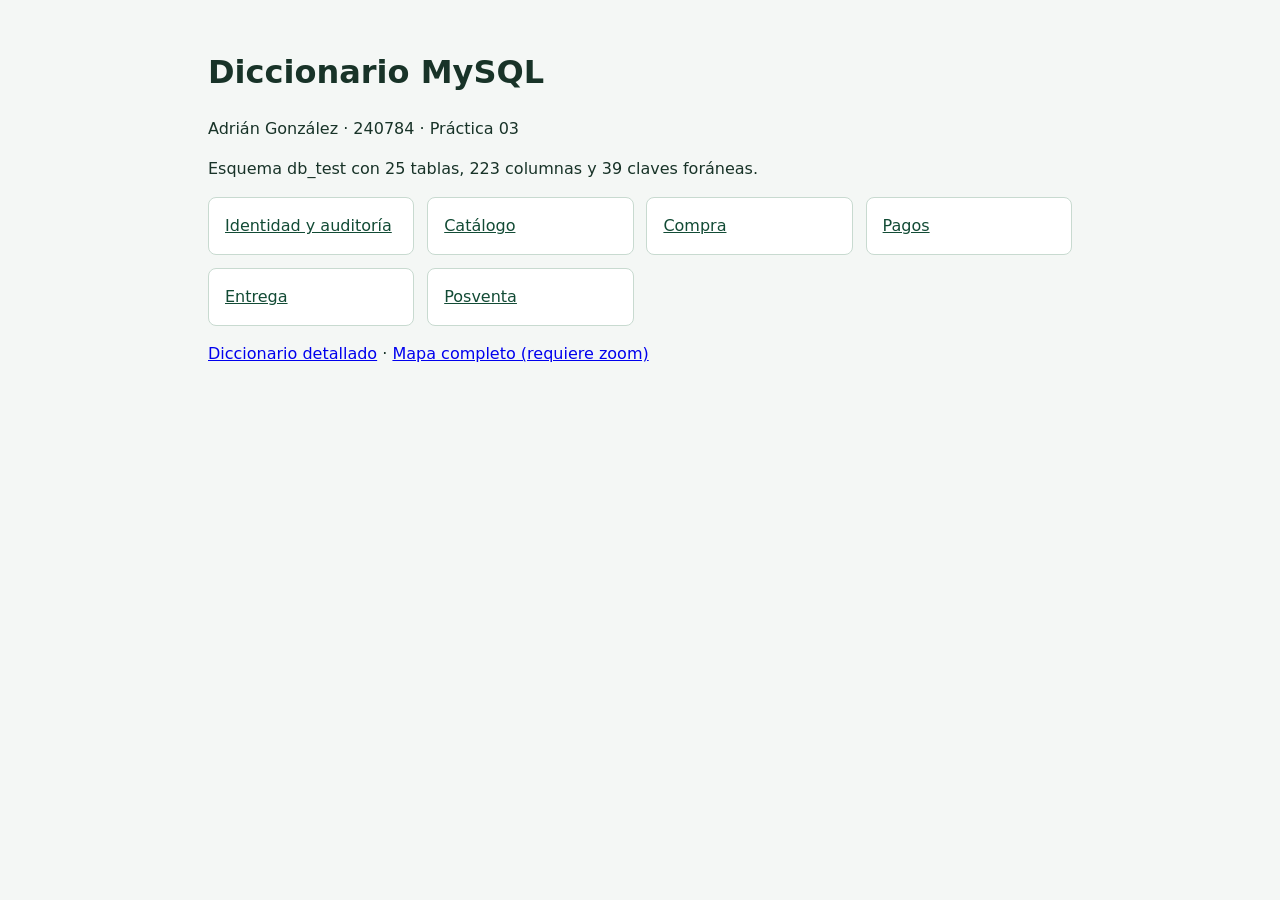
==== Practica03/docs/index.html @ 3a26349b "Diccionario · Agrega el visor HTML y su índice Crea la versión navegable del diccionario y la enlaza" ====
<!doctype html>
<html lang="es">
<meta charset="utf-8">
<meta name="viewport" content="width=device-width, initial-scale=1">
<title>Diccionario MySQL · Adrián González 240784</title>
<style>
body{max-width:54rem;margin:3rem auto;padding:0 1rem;font:1rem/1.5 system-ui;color:#183328;background:#f4f7f5}
nav{display:grid;grid-template-columns:repeat(auto-fit,minmax(12rem,1fr));gap:.8rem}
nav a{padding:1rem;border:1px solid #c8dad0;border-radius:.5rem;background:#fff;color:#124b35}
</style>
<main>
<h1>Diccionario MySQL</h1>
<p>Adrián González · 240784 · Práctica 03</p>
<p>Esquema db_test con 25 tablas, 223 columnas y 39 claves foráneas.</p>
<nav aria-label="Dominios del modelo">
<a href="identidad.html">Identidad y auditoría</a>
<a href="catalogo.html">Catálogo</a>
<a href="compra.html">Compra</a>
<a href="pagos.html">Pagos</a>
<a href="entrega.html">Entrega</a>
<a href="posventa.html">Posventa</a>
</nav>
<p><a href="diccionario.html">Diccionario detallado</a> · <a href="mere.html">Mapa completo (requiere zoom)</a></p>
</main>
</html>
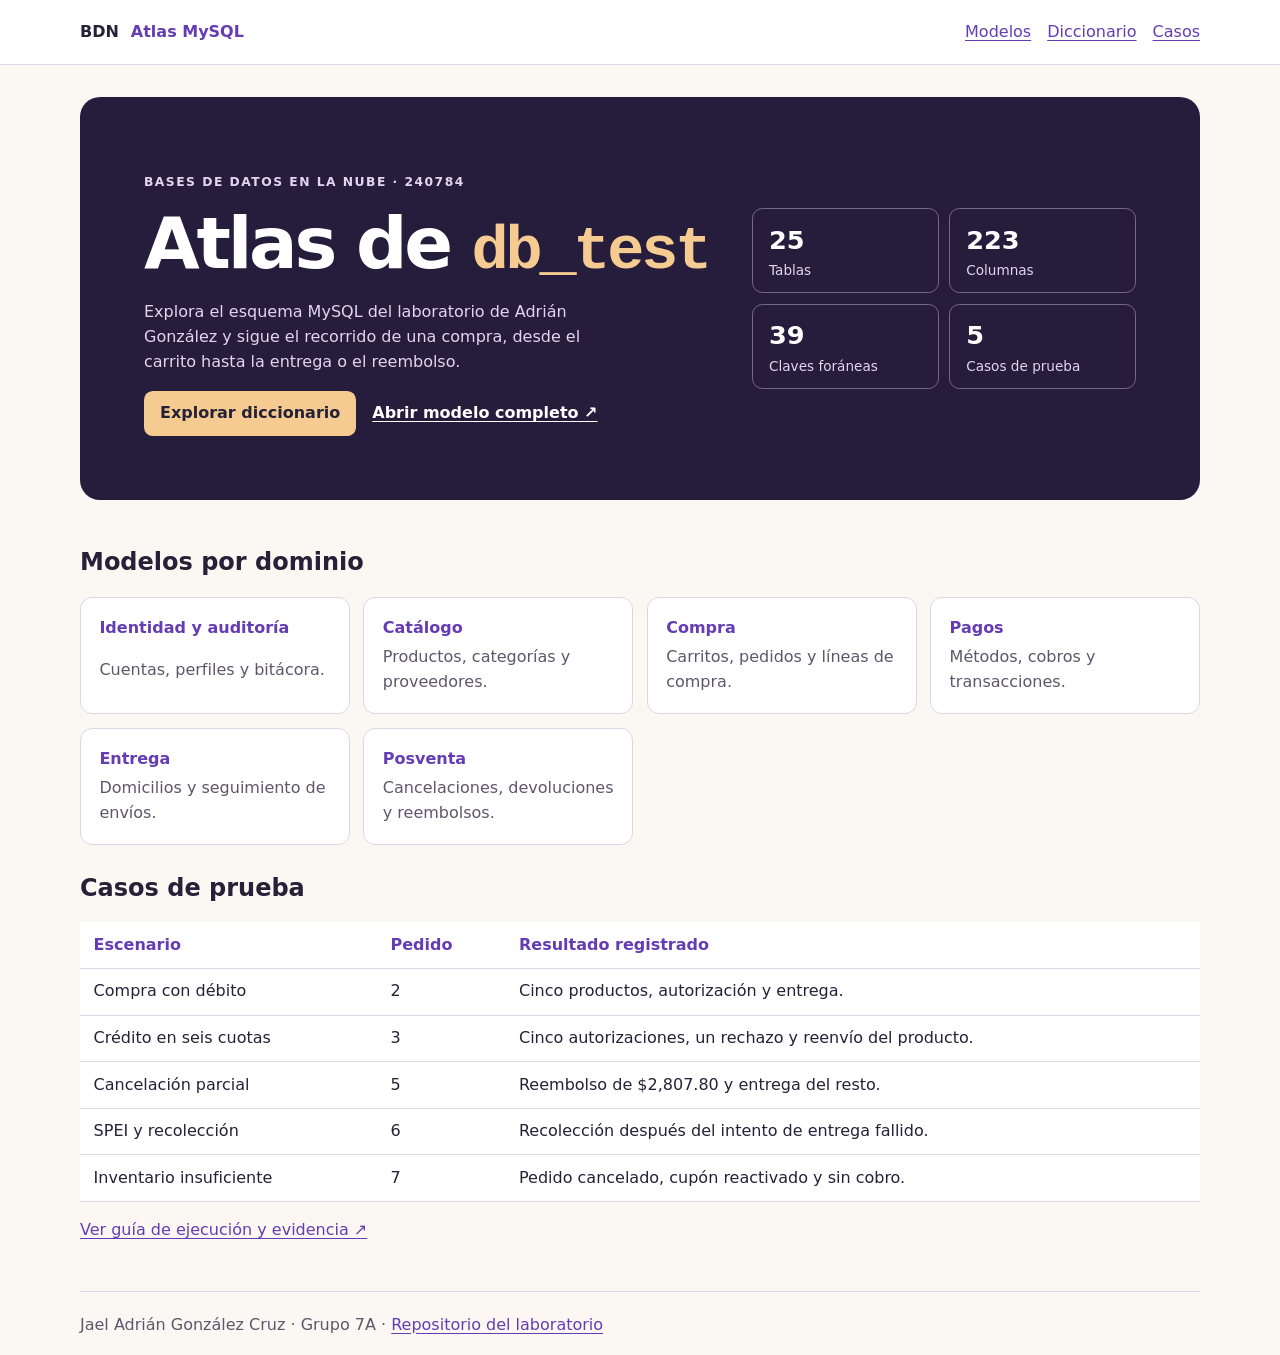
==== commit 278d4fba: "Atlas MySQL · Rediseña el visor y amplía las guías de prácticas Agrega una portada por dominios, bús" ====
--- a/Practica03/docs/index.html
+++ b/Practica03/docs/index.html
@@ -1,25 +1,44 @@
 <!doctype html>
 <html lang="es">
+<head>
 <meta charset="utf-8">
 <meta name="viewport" content="width=device-width, initial-scale=1">
-<title>Diccionario MySQL · Adrián González 240784</title>
-<style>
-body{max-width:54rem;margin:3rem auto;padding:0 1rem;font:1rem/1.5 system-ui;color:#183328;background:#f4f7f5}
-nav{display:grid;grid-template-columns:repeat(auto-fit,minmax(12rem,1fr));gap:.8rem}
-nav a{padding:1rem;border:1px solid #c8dad0;border-radius:.5rem;background:#fff;color:#124b35}
-</style>
-<main>
-<h1>Diccionario MySQL</h1>
-<p>Adrián González · 240784 · Práctica 03</p>
-<p>Esquema db_test con 25 tablas, 223 columnas y 39 claves foráneas.</p>
-<nav aria-label="Dominios del modelo">
-<a href="identidad.html">Identidad y auditoría</a>
-<a href="catalogo.html">Catálogo</a>
-<a href="compra.html">Compra</a>
-<a href="pagos.html">Pagos</a>
-<a href="entrega.html">Entrega</a>
-<a href="posventa.html">Posventa</a>
-</nav>
-<p><a href="diccionario.html">Diccionario detallado</a> · <a href="mere.html">Mapa completo (requiere zoom)</a></p>
+<title>Atlas MySQL · Adrián González</title>
+<link rel="stylesheet" href="atlas.css">
+</head>
+<body>
+<a class="skip" href="#contenido">Saltar al contenido</a>
+<header class="top"><div class="shell bar">
+<a class="brand" href="./">BDN <span>Atlas MySQL</span></a>
+<nav aria-label="Secciones"><a href="#modelos">Modelos</a><a href="diccionario.html">Diccionario</a><a href="#casos">Casos</a></nav>
+</div></header>
+<main class="shell" id="contenido">
+<section class="hero" aria-labelledby="titulo">
+<div><p class="eyebrow">BASES DE DATOS EN LA NUBE · 240784</p>
+<h1 id="titulo">Atlas de <code>db_test</code></h1>
+<p>Explora el esquema MySQL del laboratorio de Adrián González y sigue el recorrido de una compra, desde el carrito hasta la entrega o el reembolso.</p>
+<div class="actions"><a class="primary" href="diccionario.html">Explorar diccionario</a><a href="mere.html">Abrir modelo completo ↗</a></div></div>
+<dl class="stats"><div><dt>Tablas</dt><dd>25</dd></div><div><dt>Columnas</dt><dd>223</dd></div><div><dt>Claves foráneas</dt><dd>39</dd></div><div><dt>Casos de prueba</dt><dd>5</dd></div></dl>
+</section>
+<section id="modelos"><h2>Modelos por dominio</h2>
+<div class="cards">
+<a href="identidad.html"><strong>Identidad y auditoría</strong><span>Cuentas, perfiles y bitácora.</span></a>
+<a href="catalogo.html"><strong>Catálogo</strong><span>Productos, categorías y proveedores.</span></a>
+<a href="compra.html"><strong>Compra</strong><span>Carritos, pedidos y líneas de compra.</span></a>
+<a href="pagos.html"><strong>Pagos</strong><span>Métodos, cobros y transacciones.</span></a>
+<a href="entrega.html"><strong>Entrega</strong><span>Domicilios y seguimiento de envíos.</span></a>
+<a href="posventa.html"><strong>Posventa</strong><span>Cancelaciones, devoluciones y reembolsos.</span></a>
+</div></section>
+<section id="casos"><h2>Casos de prueba</h2>
+<div class="table-wrap"><table><thead><tr><th>Escenario</th><th>Pedido</th><th>Resultado registrado</th></tr></thead><tbody>
+<tr><td>Compra con débito</td><td>2</td><td>Cinco productos, autorización y entrega.</td></tr>
+<tr><td>Crédito en seis cuotas</td><td>3</td><td>Cinco autorizaciones, un rechazo y reenvío del producto.</td></tr>
+<tr><td>Cancelación parcial</td><td>5</td><td>Reembolso de $2,807.80 y entrega del resto.</td></tr>
+<tr><td>SPEI y recolección</td><td>6</td><td>Recolección después del intento de entrega fallido.</td></tr>
+<tr><td>Inventario insuficiente</td><td>7</td><td>Pedido cancelado, cupón reactivado y sin cobro.</td></tr>
+</tbody></table></div>
+<p><a href="https://github.com/Jael240784/Practicas_BDN_240784/blob/main/Practica04/README.md">Ver guía de ejecución y evidencia ↗</a></p>
+</section>
 </main>
-</html>
+<footer class="shell footer">Jael Adrián González Cruz · Grupo 7A · <a href="https://github.com/Jael240784/Practicas_BDN_240784">Repositorio del laboratorio</a></footer>
+</body></html>
--- a/Practica03/docs/atlas.css
+++ b/Practica03/docs/atlas.css
@@ -0,0 +1,41 @@
+:root{color-scheme:light dark;--bg:#fbf8f3;--surface:#fff;--text:#252137;--muted:#5e576c;--line:#ddd5e5;--accent:#653cb4;--hero:#261d3d}
+@media(prefers-color-scheme:dark){:root{--bg:#15121c;--surface:#201a2b;--text:#f5eefb;--muted:#c6bad2;--line:#443751;--accent:#d7b6ff}}
+*{box-sizing:border-box}
+body{margin:0;background:var(--bg);color:var(--text);font:1rem/1.55 system-ui,sans-serif}
+a{color:var(--accent);text-underline-offset:.2em}
+a:focus-visible,input:focus-visible,button:focus-visible{outline:3px solid var(--accent);outline-offset:4px}
+.shell{width:min(70rem,calc(100% - 2rem));margin-inline:auto}
+.top{background:var(--surface);border-bottom:1px solid var(--line)}
+.bar,.actions{display:flex;align-items:center;flex-wrap:wrap;gap:1rem}
+.bar{justify-content:space-between;min-height:4rem;padding:.7rem 0}
+.bar nav{display:flex;flex-wrap:wrap;gap:1rem}
+.brand{font-weight:850;text-decoration:none;color:var(--text)}
+.brand span{color:var(--accent);margin-left:.4rem}
+.skip{position:absolute;top:.5rem;left:.5rem;background:var(--surface);padding:.5rem;transform:translateY(-150%)}
+.skip:focus{transform:none}
+.hero{margin:2rem 0 3rem;padding:clamp(1.4rem,5vw,4rem);background:var(--hero);color:#fff;border-radius:1.25rem;display:grid;grid-template-columns:1.5fr 1fr;gap:2rem;align-items:center}
+.hero h1{font-size:clamp(2.35rem,6vw,4.5rem);line-height:1.06;letter-spacing:-.045em;margin:.5rem 0 1rem}
+.hero code{font-size:.86em;color:#f5cb92}
+.hero p{max-width:44ch;color:#e1d6ee}
+.eyebrow{font-size:.77rem;letter-spacing:.12em;font-weight:750}
+.actions a{color:#fff;font-weight:650}
+.actions .primary{background:#f5cb92;color:#252137;border-radius:.55rem;padding:.65rem 1rem;text-decoration:none}
+.stats{display:grid;grid-template-columns:repeat(2,minmax(0,1fr));gap:.65rem;margin:0}
+.stats div{display:flex;flex-direction:column-reverse;border:1px solid #796789;border-radius:.65rem;padding:.7rem 1rem}
+.stats dt{color:#e1d6ee;font-size:.85rem}
+.stats dd{margin:0;font-size:1.6rem;font-weight:750}
+h2{margin-top:1.8rem;line-height:1.2}
+.cards{display:grid;grid-template-columns:repeat(auto-fit,minmax(min(100%,15rem),1fr));gap:.85rem}
+.cards a{display:grid;gap:.25rem;background:var(--surface);border:1px solid var(--line);border-radius:.75rem;text-decoration:none;padding:1.15rem}
+.cards a:hover{border-color:var(--accent);text-decoration:underline}
+.cards span,.footer{color:var(--muted)}
+.table-wrap{overflow-x:auto}
+table{width:100%;border-collapse:collapse;background:var(--surface)}
+td,th{text-align:left;border-bottom:1px solid var(--line);padding:.65rem .85rem}
+th{color:var(--accent)}
+.footer{margin-top:3rem;border-top:1px solid var(--line);padding:1.3rem 0}
+.lookup{margin-block:1rem;display:flex;flex-wrap:wrap;align-items:end;gap:.75rem}
+.lookup label{display:grid;gap:.25rem}
+.lookup input,.lookup button{font:inherit;padding:.5rem;border:1px solid var(--line);border-radius:.4rem;background:var(--surface);color:var(--text)}
+.entity h2{overflow-wrap:anywhere}
+@media(max-width:42rem){.hero{grid-template-columns:1fr;margin-top:1rem}.hero h1{overflow-wrap:anywhere}}
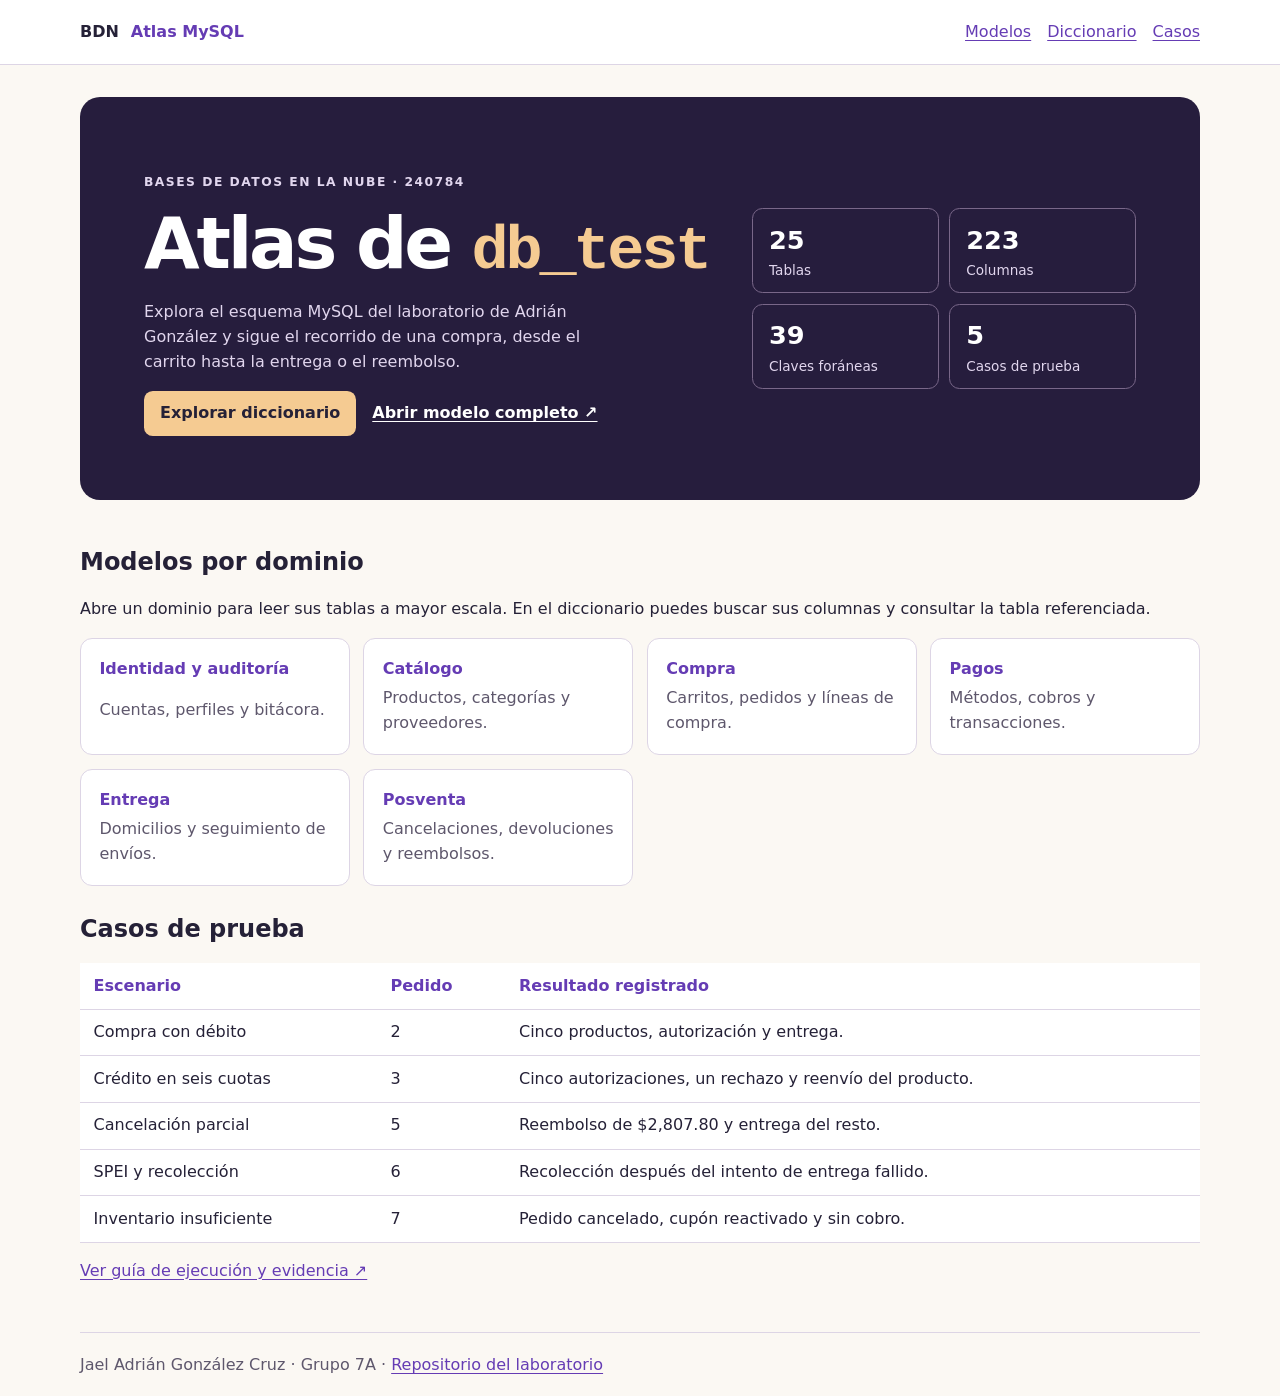
==== commit 473a1d30: "Atlas MySQL · Mejora la navegación de guías y relaciones Añade índices por guía y referencias entre " ====
--- a/Practica03/docs/index.html
+++ b/Practica03/docs/index.html
@@ -20,7 +20,7 @@
 <div class="actions"><a class="primary" href="diccionario.html">Explorar diccionario</a><a href="mere.html">Abrir modelo completo ↗</a></div></div>
 <dl class="stats"><div><dt>Tablas</dt><dd>25</dd></div><div><dt>Columnas</dt><dd>223</dd></div><div><dt>Claves foráneas</dt><dd>39</dd></div><div><dt>Casos de prueba</dt><dd>5</dd></div></dl>
 </section>
-<section id="modelos"><h2>Modelos por dominio</h2>
+<section id="modelos"><h2>Modelos por dominio</h2><p>Abre un dominio para leer sus tablas a mayor escala. En el diccionario puedes buscar sus columnas y consultar la tabla referenciada.</p>
 <div class="cards">
 <a href="identidad.html"><strong>Identidad y auditoría</strong><span>Cuentas, perfiles y bitácora.</span></a>
 <a href="catalogo.html"><strong>Catálogo</strong><span>Productos, categorías y proveedores.</span></a>
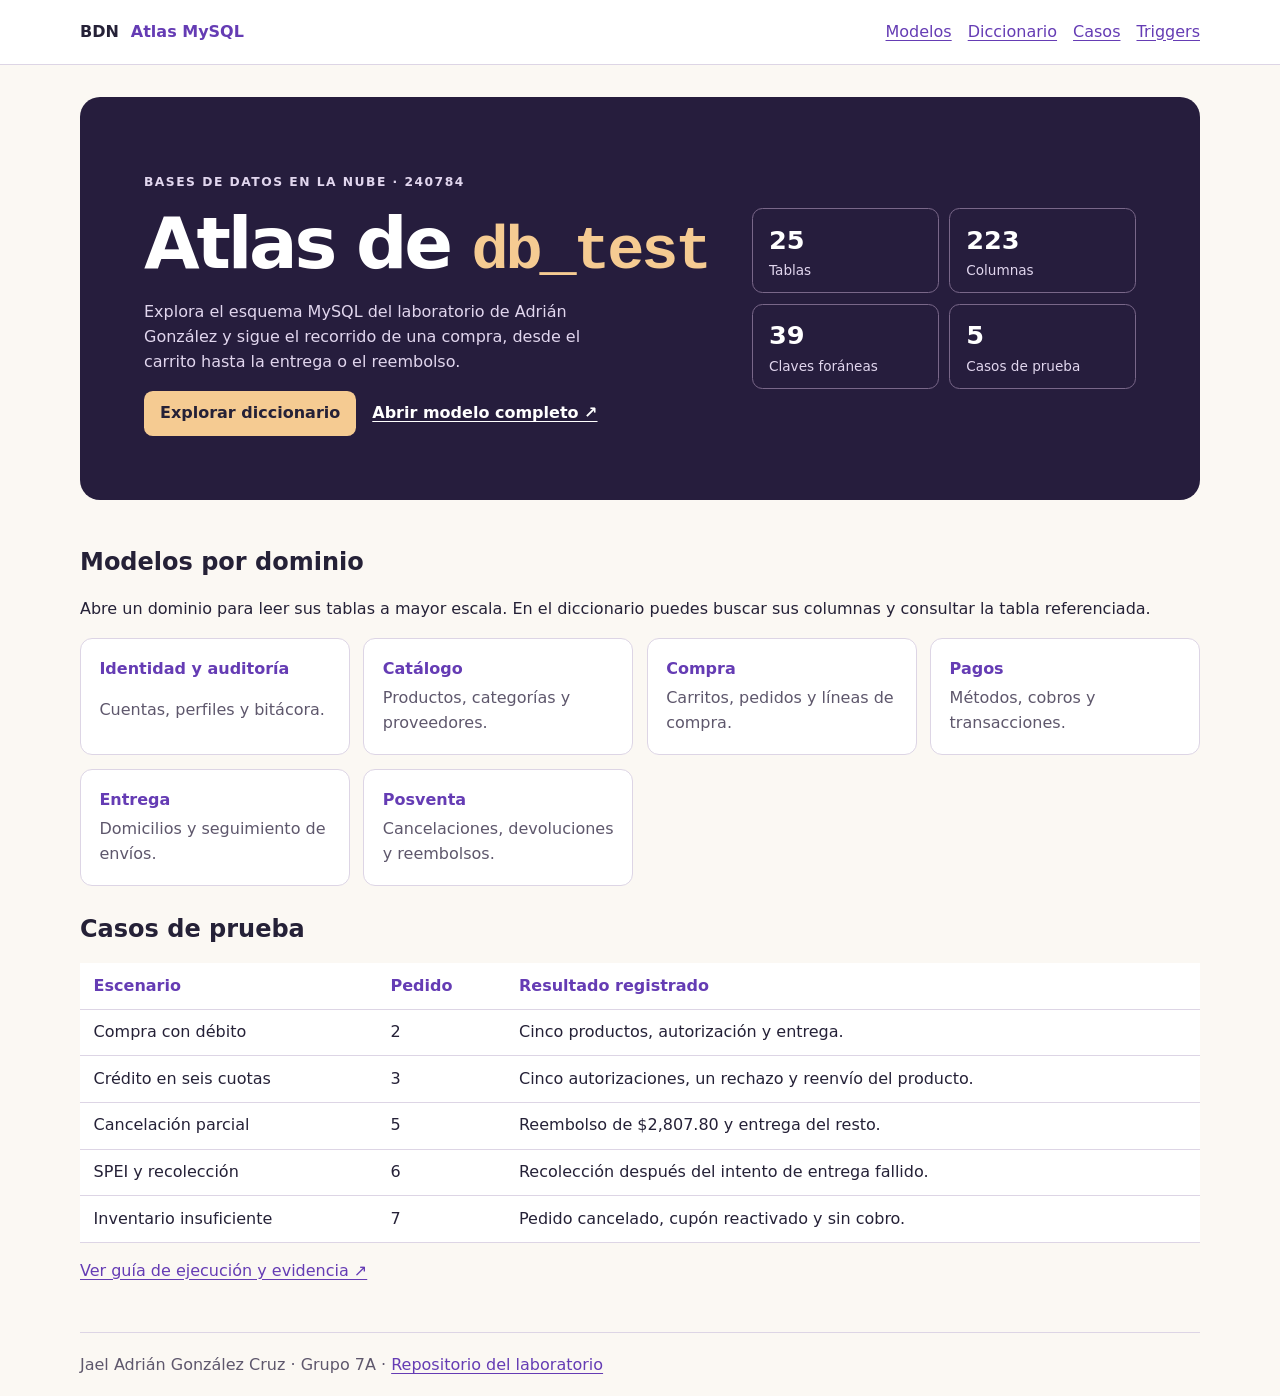
==== commit df9036d8: "Atlas MySQL · Añade navegación lateral y catálogo de triggers" ====
--- a/Practica03/docs/index.html
+++ b/Practica03/docs/index.html
@@ -10,7 +10,7 @@
 <a class="skip" href="#contenido">Saltar al contenido</a>
 <header class="top"><div class="shell bar">
 <a class="brand" href="./">BDN <span>Atlas MySQL</span></a>
-<nav aria-label="Secciones"><a href="#modelos">Modelos</a><a href="diccionario.html">Diccionario</a><a href="#casos">Casos</a></nav>
+<nav aria-label="Secciones"><a href="#modelos">Modelos</a><a href="diccionario.html">Diccionario</a><a href="#casos">Casos</a><a href="diccionario.html#triggers">Triggers</a></nav>
 </div></header>
 <main class="shell" id="contenido">
 <section class="hero" aria-labelledby="titulo">
--- a/Practica03/docs/atlas.css
+++ b/Practica03/docs/atlas.css
@@ -39,3 +39,19 @@
 .lookup input,.lookup button{font:inherit;padding:.5rem;border:1px solid var(--line);border-radius:.4rem;background:var(--surface);color:var(--text)}
 .entity h2{overflow-wrap:anywhere}
 @media(max-width:42rem){.hero{grid-template-columns:1fr;margin-top:1rem}.hero h1{overflow-wrap:anywhere}}
+
+.catalog-layout{display:grid;grid-template-columns:minmax(13rem,17rem) minmax(0,1fr);gap:clamp(1rem,4vw,3rem);width:min(88rem,calc(100% - 2rem))}
+.catalog-side{position:sticky;top:1rem;align-self:start;max-height:calc(100vh - 2rem);overflow:auto;margin-top:1.4rem;padding:.85rem;background:var(--hero);color:#fff;border-radius:.8rem}
+.catalog-side h2{font-size:.85rem;color:#f5cb92;margin:1rem .65rem .4rem}
+.catalog-side nav{display:grid;gap:.2rem}
+.catalog-side a{display:block;padding:.45rem .65rem;border-radius:.45rem;color:#fff;text-decoration:none;overflow-wrap:anywhere}
+.catalog-side a:hover,.catalog-side a[aria-current]{background:#4d396a}
+.catalog-side a:focus-visible{outline-color:#f5cb92;outline-offset:-2px}
+.catalog-main{min-width:0;padding:1.5rem 0 3rem}
+.catalog-main h1{font-size:clamp(2rem,5vw,3.5rem);margin:.2rem 0;line-height:1.1}
+.snapshot-note,.entity-meta{color:var(--muted);font-size:.92rem}
+.catalog-main .lookup{position:sticky;top:0;z-index:1;background:var(--bg);padding:.8rem 0;margin:0}
+.catalog-main .entity,.catalog-main #triggers{scroll-margin-top:7rem;margin:1.2rem 0;border:1px solid var(--line);background:var(--surface);border-radius:.75rem;padding:1rem}
+.catalog-main .entity h2,.catalog-main #triggers h2{margin:0}
+.catalog-main caption{text-align:left;padding:.5rem}
+@media(max-width:48rem){.catalog-layout{display:block}.catalog-side{position:static;max-height:13rem}.catalog-side nav:first-child{display:flex;flex-wrap:wrap}.catalog-main .lookup{position:static}.catalog-main .entity{scroll-margin-top:1rem}}
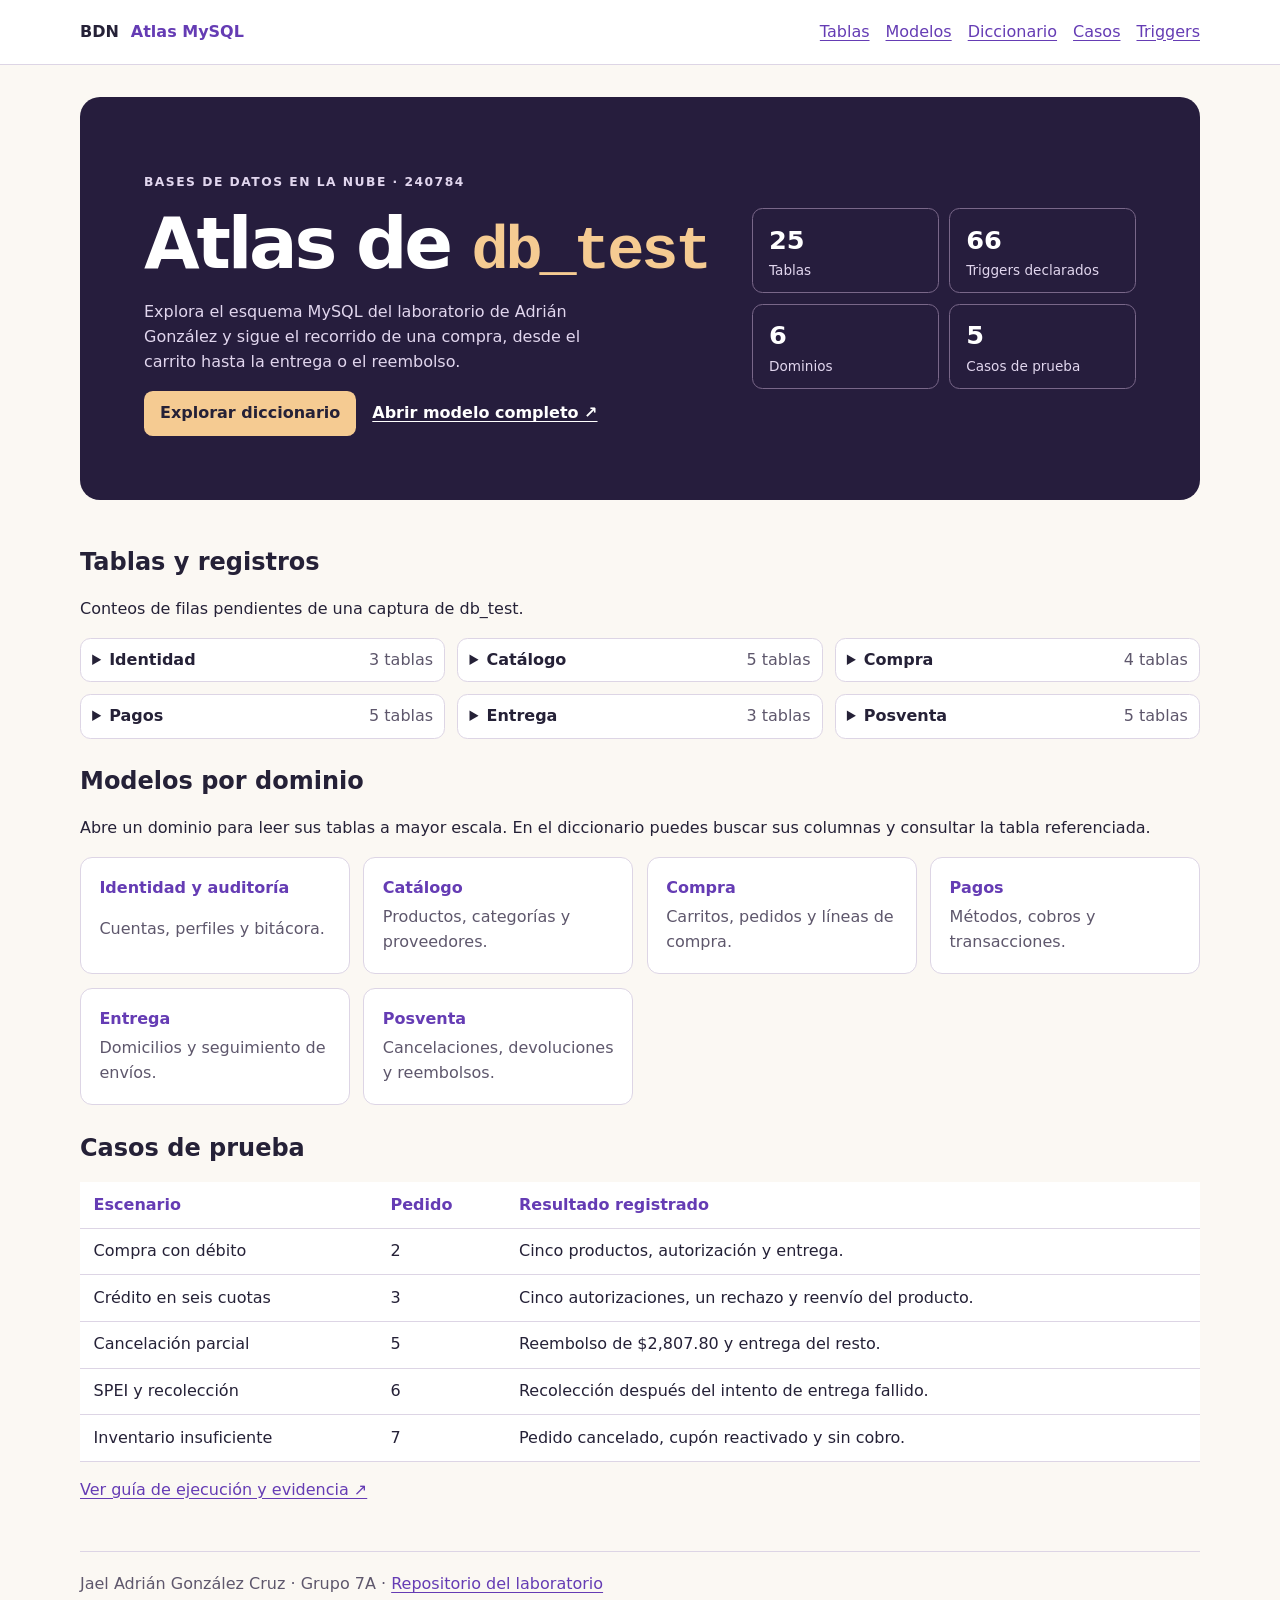
==== commit 1712d9e1: "Atlas MySQL · Organiza tablas y navegación por dominio" ====
--- a/Practica03/docs/index.html
+++ b/Practica03/docs/index.html
@@ -10,7 +10,7 @@
 <a class="skip" href="#contenido">Saltar al contenido</a>
 <header class="top"><div class="shell bar">
 <a class="brand" href="./">BDN <span>Atlas MySQL</span></a>
-<nav aria-label="Secciones"><a href="#modelos">Modelos</a><a href="diccionario.html">Diccionario</a><a href="#casos">Casos</a><a href="diccionario.html#triggers">Triggers</a></nav>
+<nav aria-label="Secciones"><a href="#tablas">Tablas</a><a href="#modelos">Modelos</a><a href="diccionario.html">Diccionario</a><a href="#casos">Casos</a><a href="diccionario.html#triggers">Triggers</a></nav>
 </div></header>
 <main class="shell" id="contenido">
 <section class="hero" aria-labelledby="titulo">
@@ -18,8 +18,14 @@
 <h1 id="titulo">Atlas de <code>db_test</code></h1>
 <p>Explora el esquema MySQL del laboratorio de Adrián González y sigue el recorrido de una compra, desde el carrito hasta la entrega o el reembolso.</p>
 <div class="actions"><a class="primary" href="diccionario.html">Explorar diccionario</a><a href="mere.html">Abrir modelo completo ↗</a></div></div>
-<dl class="stats"><div><dt>Tablas</dt><dd>25</dd></div><div><dt>Columnas</dt><dd>223</dd></div><div><dt>Claves foráneas</dt><dd>39</dd></div><div><dt>Casos de prueba</dt><dd>5</dd></div></dl>
+<dl class="stats"><div><dt>Tablas</dt><dd>25</dd></div><div><dt>Triggers declarados</dt><dd>66</dd></div><div><dt>Dominios</dt><dd>6</dd></div><div><dt>Casos de prueba</dt><dd>5</dd></div></dl>
 </section>
+<section id="tablas"><h2>Tablas y registros</h2><p id="snapshot-status">Conteos de filas pendientes de una captura de db_test.</p><div class="inventory"><details class="inventory-group"><summary>Identidad <span>3 tablas</span></summary><ul><li><a href="diccionario.html#tb_users"><code>tb_users</code></a><span data-row-count="tb_users">Sin captura</span></li><li><a href="diccionario.html#tb_people"><code>tb_people</code></a><span data-row-count="tb_people">Sin captura</span></li><li><a href="diccionario.html#tb_logs"><code>tb_logs</code></a><span data-row-count="tb_logs">Sin captura</span></li></ul></details>
+<details class="inventory-group"><summary>Catálogo <span>5 tablas</span></summary><ul><li><a href="diccionario.html#tb_products"><code>tb_products</code></a><span data-row-count="tb_products">Sin captura</span></li><li><a href="diccionario.html#tbc_categories"><code>tbc_categories</code></a><span data-row-count="tbc_categories">Sin captura</span></li><li><a href="diccionario.html#tbd_products_categories"><code>tbd_products_categories</code></a><span data-row-count="tbd_products_categories">Sin captura</span></li><li><a href="diccionario.html#tbd_products_users_providers"><code>tbd_products_users_providers</code></a><span data-row-count="tbd_products_users_providers">Sin captura</span></li><li><a href="diccionario.html#tbd_users_wishlist_products"><code>tbd_users_wishlist_products</code></a><span data-row-count="tbd_users_wishlist_products">Sin captura</span></li></ul></details>
+<details class="inventory-group"><summary>Compra <span>4 tablas</span></summary><ul><li><a href="diccionario.html#tb_carts"><code>tb_carts</code></a><span data-row-count="tb_carts">Sin captura</span></li><li><a href="diccionario.html#tbd_carts_items"><code>tbd_carts_items</code></a><span data-row-count="tbd_carts_items">Sin captura</span></li><li><a href="diccionario.html#tb_buyer_orders"><code>tb_buyer_orders</code></a><span data-row-count="tb_buyer_orders">Sin captura</span></li><li><a href="diccionario.html#tbd_order_items"><code>tbd_order_items</code></a><span data-row-count="tbd_order_items">Sin captura</span></li></ul></details>
+<details class="inventory-group"><summary>Pagos <span>5 tablas</span></summary><ul><li><a href="diccionario.html#tbc_payment_methods_types"><code>tbc_payment_methods_types</code></a><span data-row-count="tbc_payment_methods_types">Sin captura</span></li><li><a href="diccionario.html#tbd_user_payment_methods"><code>tbd_user_payment_methods</code></a><span data-row-count="tbd_user_payment_methods">Sin captura</span></li><li><a href="diccionario.html#tb_payment_methods"><code>tb_payment_methods</code></a><span data-row-count="tb_payment_methods">Sin captura</span></li><li><a href="diccionario.html#tb_payments"><code>tb_payments</code></a><span data-row-count="tb_payments">Sin captura</span></li><li><a href="diccionario.html#tb_payment_transactions"><code>tb_payment_transactions</code></a><span data-row-count="tb_payment_transactions">Sin captura</span></li></ul></details>
+<details class="inventory-group"><summary>Entrega <span>3 tablas</span></summary><ul><li><a href="diccionario.html#tb_user_addresses"><code>tb_user_addresses</code></a><span data-row-count="tb_user_addresses">Sin captura</span></li><li><a href="diccionario.html#tbd_address_components"><code>tbd_address_components</code></a><span data-row-count="tbd_address_components">Sin captura</span></li><li><a href="diccionario.html#tb_shipments"><code>tb_shipments</code></a><span data-row-count="tb_shipments">Sin captura</span></li></ul></details>
+<details class="inventory-group"><summary>Posventa <span>5 tablas</span></summary><ul><li><a href="diccionario.html#tb_cancellations"><code>tb_cancellations</code></a><span data-row-count="tb_cancellations">Sin captura</span></li><li><a href="diccionario.html#tbd_cancellation_items"><code>tbd_cancellation_items</code></a><span data-row-count="tbd_cancellation_items">Sin captura</span></li><li><a href="diccionario.html#tb_returns"><code>tb_returns</code></a><span data-row-count="tb_returns">Sin captura</span></li><li><a href="diccionario.html#tbd_return_items"><code>tbd_return_items</code></a><span data-row-count="tbd_return_items">Sin captura</span></li><li><a href="diccionario.html#tb_refunds"><code>tb_refunds</code></a><span data-row-count="tb_refunds">Sin captura</span></li></ul></details></div></section>
 <section id="modelos"><h2>Modelos por dominio</h2><p>Abre un dominio para leer sus tablas a mayor escala. En el diccionario puedes buscar sus columnas y consultar la tabla referenciada.</p>
 <div class="cards">
 <a href="identidad.html"><strong>Identidad y auditoría</strong><span>Cuentas, perfiles y bitácora.</span></a>
@@ -41,4 +47,4 @@
 </section>
 </main>
 <footer class="shell footer">Jael Adrián González Cruz · Grupo 7A · <a href="https://github.com/Jael240784/Practicas_BDN_240784">Repositorio del laboratorio</a></footer>
-</body></html>
+<script src="conteos.js" defer></script></body></html>
--- a/Practica03/docs/atlas.css
+++ b/Practica03/docs/atlas.css
@@ -55,3 +55,15 @@
 .catalog-main .entity h2,.catalog-main #triggers h2{margin:0}
 .catalog-main caption{text-align:left;padding:.5rem}
 @media(max-width:48rem){.catalog-layout{display:block}.catalog-side{position:static;max-height:13rem}.catalog-side nav:first-child{display:flex;flex-wrap:wrap}.catalog-main .lookup{position:static}.catalog-main .entity{scroll-margin-top:1rem}}
+
+.catalog-group summary,.inventory-group summary{cursor:pointer;font-weight:650;padding:.55rem .7rem}
+.catalog-group summary span,.inventory-group summary span{float:right;font-weight:400}
+.catalog-group summary span{color:#f5cb92}
+.catalog-group+.catalog-group{border-top:1px solid #514265}
+.catalog-group .domain-link{color:#f5cb92;font-size:.85rem}
+.inventory{display:grid;grid-template-columns:repeat(auto-fit,minmax(min(100%,20rem),1fr));gap:.75rem;align-items:start}
+.inventory-group{background:var(--surface);border:1px solid var(--line);border-radius:.65rem}
+.inventory-group summary span,.inventory-group li span{color:var(--muted)}
+.inventory-group ul{margin:0;padding:.4rem .7rem .65rem;list-style:none}
+.inventory-group li{display:flex;justify-content:space-between;gap:.5rem;flex-wrap:wrap;padding:.35rem 0;border-top:1px solid var(--line)}
+.inventory-group code{overflow-wrap:anywhere}
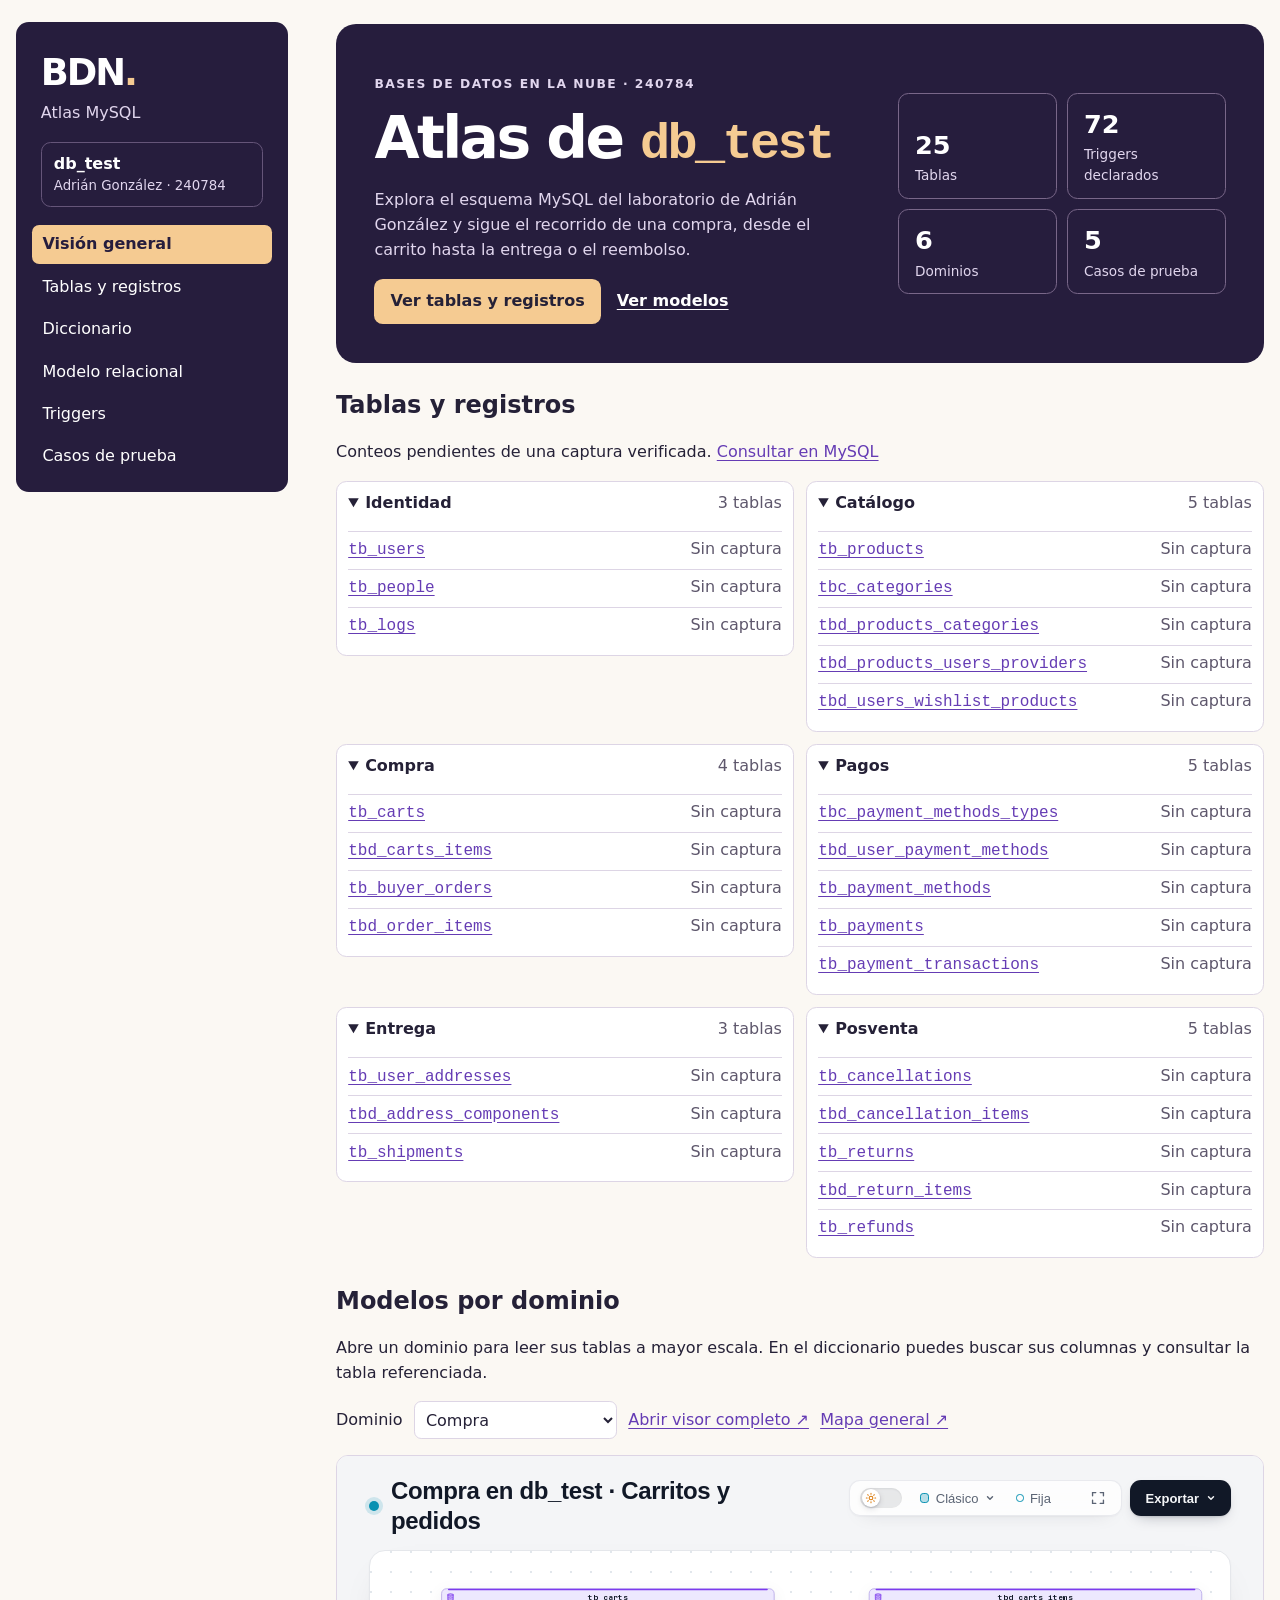
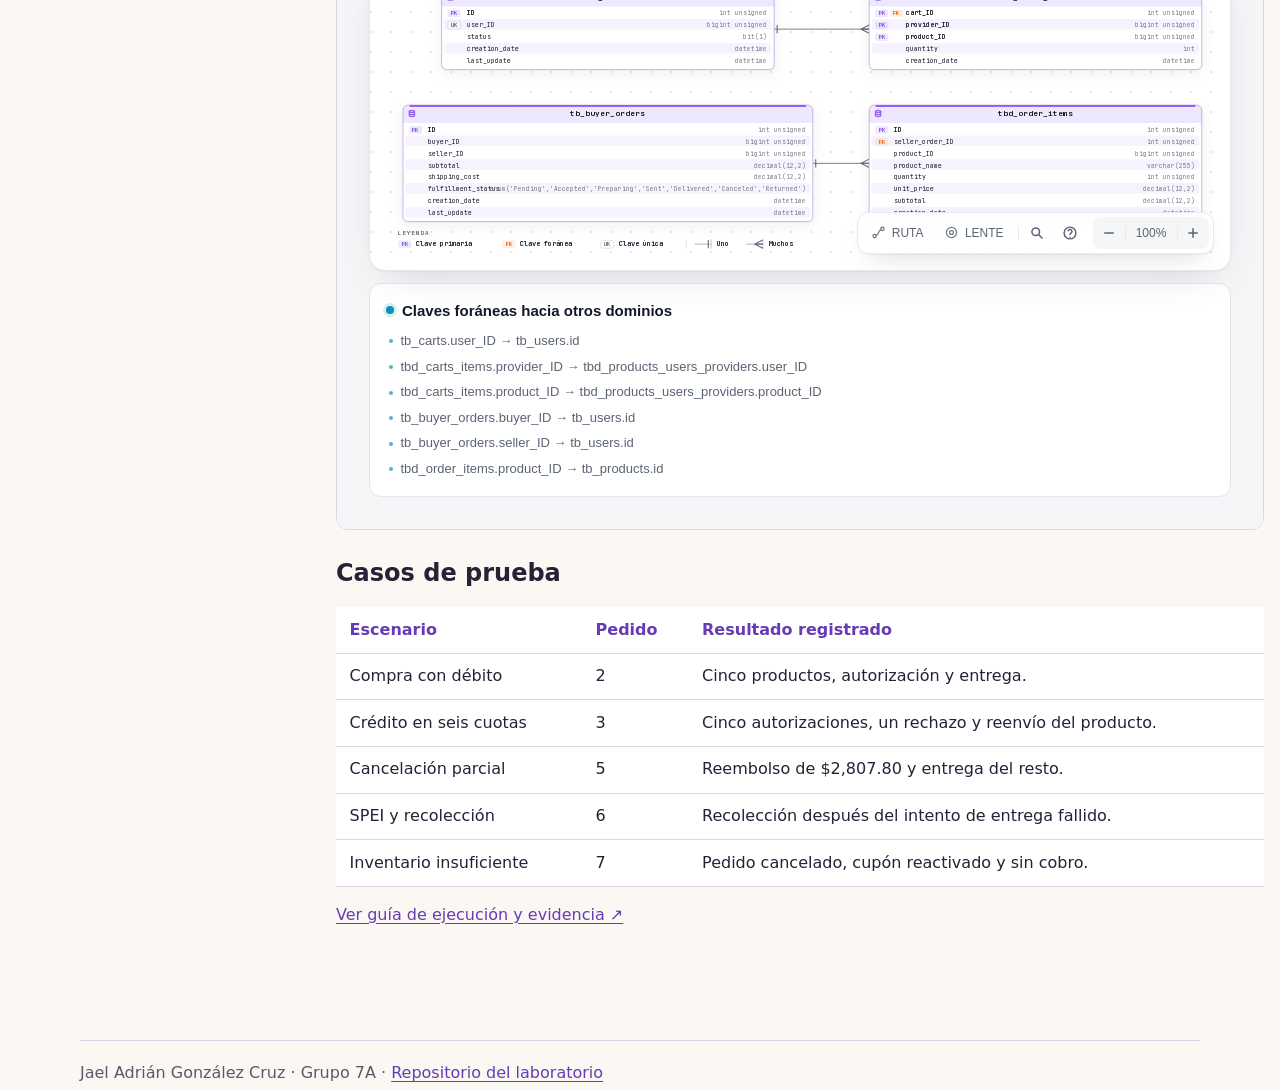
==== commit 58364a07: "Atlas MySQL · Integra menú, modelos y auditoría de categorías" ====
--- a/Practica03/docs/index.html
+++ b/Practica03/docs/index.html
@@ -8,33 +8,22 @@
 </head>
 <body>
 <a class="skip" href="#contenido">Saltar al contenido</a>
-<header class="top"><div class="shell bar">
-<a class="brand" href="./">BDN <span>Atlas MySQL</span></a>
-<nav aria-label="Secciones"><a href="#tablas">Tablas</a><a href="#modelos">Modelos</a><a href="diccionario.html">Diccionario</a><a href="#casos">Casos</a><a href="diccionario.html#triggers">Triggers</a></nav>
-</div></header>
-<main class="shell" id="contenido">
+<div class="shell catalog-layout atlas-home"><aside class="catalog-side"><div class="atlas-sidebar-head"><a class="atlas-wordmark" href="index.html">BDN<span>.</span></a><span>Atlas MySQL</span><p><strong>db_test</strong><small>Adrián González · 240784</small></p></div><nav class="atlas-sections" aria-label="Secciones del atlas"><a href="index.html" aria-current="page">Visión general</a><a href="index.html#tablas">Tablas y registros</a><a href="diccionario.html">Diccionario</a><a href="index.html#modelos">Modelo relacional</a><a href="diccionario.html#triggers">Triggers</a><a href="index.html#casos">Casos de prueba</a></nav></aside><main class="catalog-main" id="contenido">
 <section class="hero" aria-labelledby="titulo">
 <div><p class="eyebrow">BASES DE DATOS EN LA NUBE · 240784</p>
 <h1 id="titulo">Atlas de <code>db_test</code></h1>
 <p>Explora el esquema MySQL del laboratorio de Adrián González y sigue el recorrido de una compra, desde el carrito hasta la entrega o el reembolso.</p>
-<div class="actions"><a class="primary" href="diccionario.html">Explorar diccionario</a><a href="mere.html">Abrir modelo completo ↗</a></div></div>
-<dl class="stats"><div><dt>Tablas</dt><dd>25</dd></div><div><dt>Triggers declarados</dt><dd>66</dd></div><div><dt>Dominios</dt><dd>6</dd></div><div><dt>Casos de prueba</dt><dd>5</dd></div></dl>
+<div class="actions"><a class="primary" href="#tablas">Ver tablas y registros</a><a href="#modelos">Ver modelos</a></div></div>
+<dl class="stats"><div><dt>Tablas</dt><dd>25</dd></div><div><dt>Triggers declarados</dt><dd>72</dd></div><div><dt>Dominios</dt><dd>6</dd></div><div><dt>Casos de prueba</dt><dd>5</dd></div></dl>
 </section>
-<section id="tablas"><h2>Tablas y registros</h2><p id="snapshot-status">Conteos de filas pendientes de una captura de db_test.</p><div class="inventory"><details class="inventory-group"><summary>Identidad <span>3 tablas</span></summary><ul><li><a href="diccionario.html#tb_users"><code>tb_users</code></a><span data-row-count="tb_users">Sin captura</span></li><li><a href="diccionario.html#tb_people"><code>tb_people</code></a><span data-row-count="tb_people">Sin captura</span></li><li><a href="diccionario.html#tb_logs"><code>tb_logs</code></a><span data-row-count="tb_logs">Sin captura</span></li></ul></details>
-<details class="inventory-group"><summary>Catálogo <span>5 tablas</span></summary><ul><li><a href="diccionario.html#tb_products"><code>tb_products</code></a><span data-row-count="tb_products">Sin captura</span></li><li><a href="diccionario.html#tbc_categories"><code>tbc_categories</code></a><span data-row-count="tbc_categories">Sin captura</span></li><li><a href="diccionario.html#tbd_products_categories"><code>tbd_products_categories</code></a><span data-row-count="tbd_products_categories">Sin captura</span></li><li><a href="diccionario.html#tbd_products_users_providers"><code>tbd_products_users_providers</code></a><span data-row-count="tbd_products_users_providers">Sin captura</span></li><li><a href="diccionario.html#tbd_users_wishlist_products"><code>tbd_users_wishlist_products</code></a><span data-row-count="tbd_users_wishlist_products">Sin captura</span></li></ul></details>
-<details class="inventory-group"><summary>Compra <span>4 tablas</span></summary><ul><li><a href="diccionario.html#tb_carts"><code>tb_carts</code></a><span data-row-count="tb_carts">Sin captura</span></li><li><a href="diccionario.html#tbd_carts_items"><code>tbd_carts_items</code></a><span data-row-count="tbd_carts_items">Sin captura</span></li><li><a href="diccionario.html#tb_buyer_orders"><code>tb_buyer_orders</code></a><span data-row-count="tb_buyer_orders">Sin captura</span></li><li><a href="diccionario.html#tbd_order_items"><code>tbd_order_items</code></a><span data-row-count="tbd_order_items">Sin captura</span></li></ul></details>
-<details class="inventory-group"><summary>Pagos <span>5 tablas</span></summary><ul><li><a href="diccionario.html#tbc_payment_methods_types"><code>tbc_payment_methods_types</code></a><span data-row-count="tbc_payment_methods_types">Sin captura</span></li><li><a href="diccionario.html#tbd_user_payment_methods"><code>tbd_user_payment_methods</code></a><span data-row-count="tbd_user_payment_methods">Sin captura</span></li><li><a href="diccionario.html#tb_payment_methods"><code>tb_payment_methods</code></a><span data-row-count="tb_payment_methods">Sin captura</span></li><li><a href="diccionario.html#tb_payments"><code>tb_payments</code></a><span data-row-count="tb_payments">Sin captura</span></li><li><a href="diccionario.html#tb_payment_transactions"><code>tb_payment_transactions</code></a><span data-row-count="tb_payment_transactions">Sin captura</span></li></ul></details>
-<details class="inventory-group"><summary>Entrega <span>3 tablas</span></summary><ul><li><a href="diccionario.html#tb_user_addresses"><code>tb_user_addresses</code></a><span data-row-count="tb_user_addresses">Sin captura</span></li><li><a href="diccionario.html#tbd_address_components"><code>tbd_address_components</code></a><span data-row-count="tbd_address_components">Sin captura</span></li><li><a href="diccionario.html#tb_shipments"><code>tb_shipments</code></a><span data-row-count="tb_shipments">Sin captura</span></li></ul></details>
-<details class="inventory-group"><summary>Posventa <span>5 tablas</span></summary><ul><li><a href="diccionario.html#tb_cancellations"><code>tb_cancellations</code></a><span data-row-count="tb_cancellations">Sin captura</span></li><li><a href="diccionario.html#tbd_cancellation_items"><code>tbd_cancellation_items</code></a><span data-row-count="tbd_cancellation_items">Sin captura</span></li><li><a href="diccionario.html#tb_returns"><code>tb_returns</code></a><span data-row-count="tb_returns">Sin captura</span></li><li><a href="diccionario.html#tbd_return_items"><code>tbd_return_items</code></a><span data-row-count="tbd_return_items">Sin captura</span></li><li><a href="diccionario.html#tb_refunds"><code>tb_refunds</code></a><span data-row-count="tb_refunds">Sin captura</span></li></ul></details></div></section>
+<section id="tablas"><h2>Tablas y registros</h2><p><span id="snapshot-status">Conteos pendientes de una captura verificada.</span> <a href="conteos.sql">Consultar en MySQL</a></p><div class="inventory"><details class="inventory-group" open><summary>Identidad <span>3 tablas</span></summary><ul><li><a href="diccionario.html#tb_users"><code>tb_users</code></a><span data-row-count="tb_users">Sin captura</span></li><li><a href="diccionario.html#tb_people"><code>tb_people</code></a><span data-row-count="tb_people">Sin captura</span></li><li><a href="diccionario.html#tb_logs"><code>tb_logs</code></a><span data-row-count="tb_logs">Sin captura</span></li></ul></details>
+<details class="inventory-group" open><summary>Catálogo <span>5 tablas</span></summary><ul><li><a href="diccionario.html#tb_products"><code>tb_products</code></a><span data-row-count="tb_products">Sin captura</span></li><li><a href="diccionario.html#tbc_categories"><code>tbc_categories</code></a><span data-row-count="tbc_categories">Sin captura</span></li><li><a href="diccionario.html#tbd_products_categories"><code>tbd_products_categories</code></a><span data-row-count="tbd_products_categories">Sin captura</span></li><li><a href="diccionario.html#tbd_products_users_providers"><code>tbd_products_users_providers</code></a><span data-row-count="tbd_products_users_providers">Sin captura</span></li><li><a href="diccionario.html#tbd_users_wishlist_products"><code>tbd_users_wishlist_products</code></a><span data-row-count="tbd_users_wishlist_products">Sin captura</span></li></ul></details>
+<details class="inventory-group" open><summary>Compra <span>4 tablas</span></summary><ul><li><a href="diccionario.html#tb_carts"><code>tb_carts</code></a><span data-row-count="tb_carts">Sin captura</span></li><li><a href="diccionario.html#tbd_carts_items"><code>tbd_carts_items</code></a><span data-row-count="tbd_carts_items">Sin captura</span></li><li><a href="diccionario.html#tb_buyer_orders"><code>tb_buyer_orders</code></a><span data-row-count="tb_buyer_orders">Sin captura</span></li><li><a href="diccionario.html#tbd_order_items"><code>tbd_order_items</code></a><span data-row-count="tbd_order_items">Sin captura</span></li></ul></details>
+<details class="inventory-group" open><summary>Pagos <span>5 tablas</span></summary><ul><li><a href="diccionario.html#tbc_payment_methods_types"><code>tbc_payment_methods_types</code></a><span data-row-count="tbc_payment_methods_types">Sin captura</span></li><li><a href="diccionario.html#tbd_user_payment_methods"><code>tbd_user_payment_methods</code></a><span data-row-count="tbd_user_payment_methods">Sin captura</span></li><li><a href="diccionario.html#tb_payment_methods"><code>tb_payment_methods</code></a><span data-row-count="tb_payment_methods">Sin captura</span></li><li><a href="diccionario.html#tb_payments"><code>tb_payments</code></a><span data-row-count="tb_payments">Sin captura</span></li><li><a href="diccionario.html#tb_payment_transactions"><code>tb_payment_transactions</code></a><span data-row-count="tb_payment_transactions">Sin captura</span></li></ul></details>
+<details class="inventory-group" open><summary>Entrega <span>3 tablas</span></summary><ul><li><a href="diccionario.html#tb_user_addresses"><code>tb_user_addresses</code></a><span data-row-count="tb_user_addresses">Sin captura</span></li><li><a href="diccionario.html#tbd_address_components"><code>tbd_address_components</code></a><span data-row-count="tbd_address_components">Sin captura</span></li><li><a href="diccionario.html#tb_shipments"><code>tb_shipments</code></a><span data-row-count="tb_shipments">Sin captura</span></li></ul></details>
+<details class="inventory-group" open><summary>Posventa <span>5 tablas</span></summary><ul><li><a href="diccionario.html#tb_cancellations"><code>tb_cancellations</code></a><span data-row-count="tb_cancellations">Sin captura</span></li><li><a href="diccionario.html#tbd_cancellation_items"><code>tbd_cancellation_items</code></a><span data-row-count="tbd_cancellation_items">Sin captura</span></li><li><a href="diccionario.html#tb_returns"><code>tb_returns</code></a><span data-row-count="tb_returns">Sin captura</span></li><li><a href="diccionario.html#tbd_return_items"><code>tbd_return_items</code></a><span data-row-count="tbd_return_items">Sin captura</span></li><li><a href="diccionario.html#tb_refunds"><code>tb_refunds</code></a><span data-row-count="tb_refunds">Sin captura</span></li></ul></details></div></section>
 <section id="modelos"><h2>Modelos por dominio</h2><p>Abre un dominio para leer sus tablas a mayor escala. En el diccionario puedes buscar sus columnas y consultar la tabla referenciada.</p>
-<div class="cards">
-<a href="identidad.html"><strong>Identidad y auditoría</strong><span>Cuentas, perfiles y bitácora.</span></a>
-<a href="catalogo.html"><strong>Catálogo</strong><span>Productos, categorías y proveedores.</span></a>
-<a href="compra.html"><strong>Compra</strong><span>Carritos, pedidos y líneas de compra.</span></a>
-<a href="pagos.html"><strong>Pagos</strong><span>Métodos, cobros y transacciones.</span></a>
-<a href="entrega.html"><strong>Entrega</strong><span>Domicilios y seguimiento de envíos.</span></a>
-<a href="posventa.html"><strong>Posventa</strong><span>Cancelaciones, devoluciones y reembolsos.</span></a>
-</div></section>
+<form class="model-controls"><label for="model-select">Dominio</label><select id="model-select"><option value="identidad.html">Identidad y auditoría</option><option value="catalogo.html">Catálogo</option><option value="compra.html" selected>Compra</option><option value="pagos.html">Pagos</option><option value="entrega.html">Entrega</option><option value="posventa.html">Posventa</option></select><a id="model-open" href="compra.html">Abrir visor completo ↗</a><a href="mere.html">Mapa general ↗</a></form><iframe class="model-frame" id="model-frame" title="Modelo relacional Archify" src="compra.html" loading="lazy"></iframe></section>
 <section id="casos"><h2>Casos de prueba</h2>
 <div class="table-wrap"><table><thead><tr><th>Escenario</th><th>Pedido</th><th>Resultado registrado</th></tr></thead><tbody>
 <tr><td>Compra con débito</td><td>2</td><td>Cinco productos, autorización y entrega.</td></tr>
@@ -45,6 +34,6 @@
 </tbody></table></div>
 <p><a href="https://github.com/Jael240784/Practicas_BDN_240784/blob/main/Practica04/README.md">Ver guía de ejecución y evidencia ↗</a></p>
 </section>
-</main>
+</main></div>
 <footer class="shell footer">Jael Adrián González Cruz · Grupo 7A · <a href="https://github.com/Jael240784/Practicas_BDN_240784">Repositorio del laboratorio</a></footer>
-<script src="conteos.js" defer></script></body></html>
+<script src="conteos.js" defer></script><script src="modelos.js" defer></script></body></html>
--- a/Practica03/docs/atlas.css
+++ b/Practica03/docs/atlas.css
@@ -67,3 +67,18 @@
 .inventory-group ul{margin:0;padding:.4rem .7rem .65rem;list-style:none}
 .inventory-group li{display:flex;justify-content:space-between;gap:.5rem;flex-wrap:wrap;padding:.35rem 0;border-top:1px solid var(--line)}
 .inventory-group code{overflow-wrap:anywhere}
+
+.atlas-sidebar-head{padding:.5rem .7rem .7rem}
+.atlas-sidebar-head>span{display:block;color:#e1d6ee}
+.atlas-wordmark{display:inline-block!important;font-size:2.3rem;font-weight:850;letter-spacing:-.055em;padding:0!important}
+.atlas-wordmark span{color:#f5cb92}
+.atlas-sidebar-head p{border:1px solid #655579;border-radius:.6rem;padding:.55rem .75rem;margin:1rem 0 .3rem}
+.atlas-sidebar-head small{display:block;color:#e1d6ee}
+.catalog-side .atlas-sections{padding:.15rem}
+.catalog-side .atlas-sections a[aria-current]{background:#f5cb92;color:#261d3d;font-weight:700}
+.atlas-home .hero{margin:0 0 1.6rem;padding:clamp(1.4rem,3vw,2.8rem)}
+.atlas-home .hero h1{font-size:clamp(2rem,4.6vw,3.65rem)}
+.model-controls{display:flex;align-items:center;flex-wrap:wrap;gap:.7rem;margin:1rem 0}
+.model-controls select{font:inherit;color:var(--text);background:var(--surface);border:1px solid var(--line);border-radius:.45rem;padding:.45rem}
+.model-frame{display:block;width:100%;height:min(75vh,46rem);min-height:24rem;border:1px solid var(--line);border-radius:.75rem;background:var(--surface)}
+@media(max-width:48rem){.atlas-home .catalog-side{max-height:none}.catalog-side .atlas-sections{display:flex;flex-wrap:wrap}}
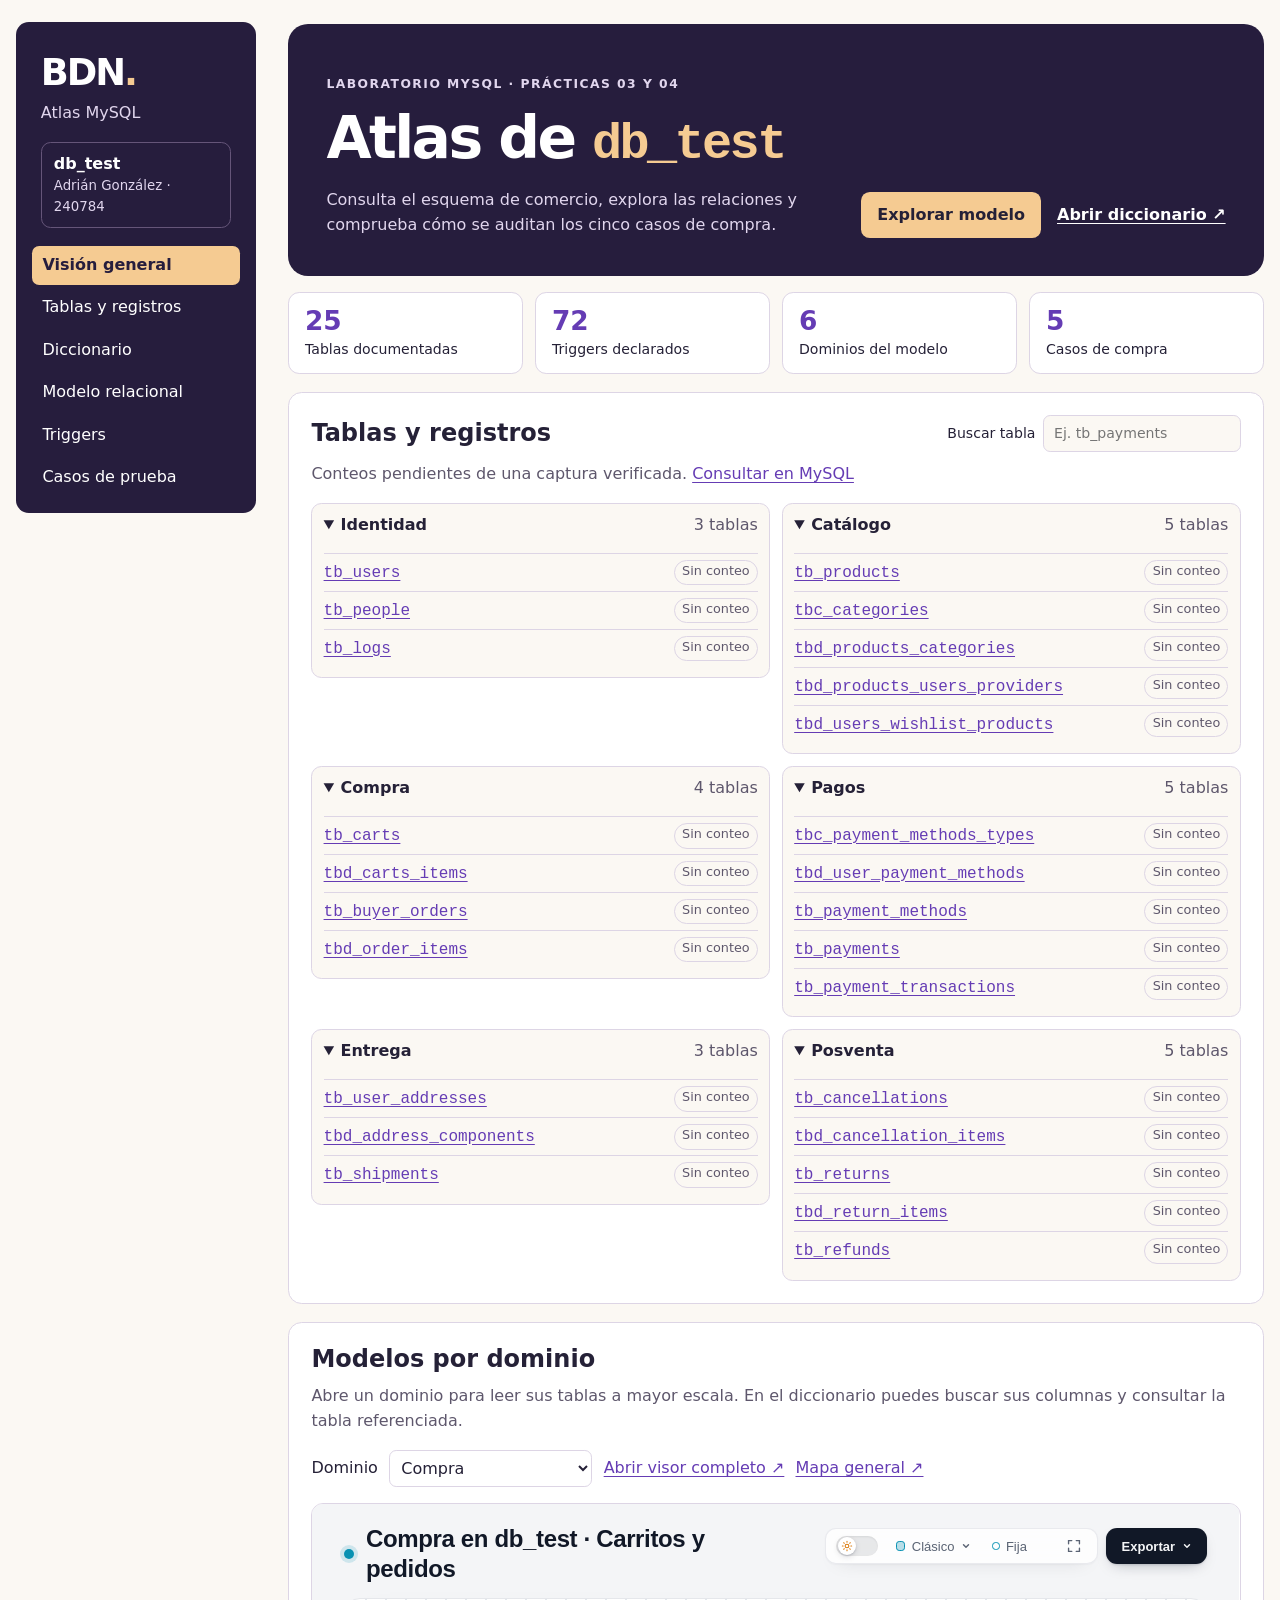
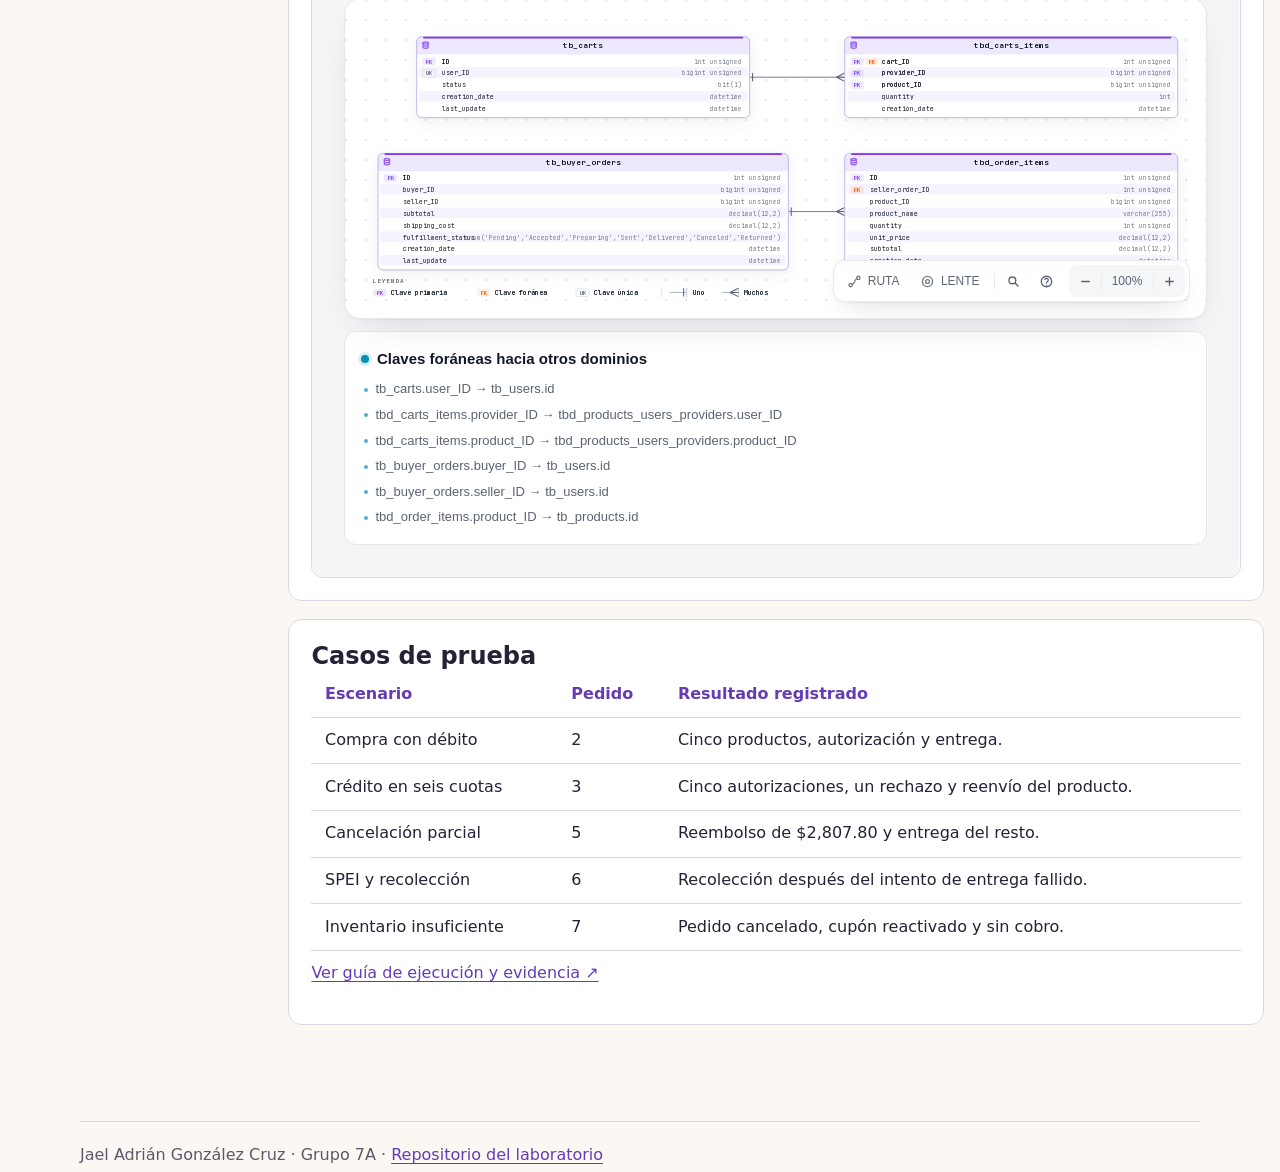
==== commit e31188f1: "Atlas MySQL · Mejora la portada y la búsqueda de tablas" ====
--- a/Practica03/docs/index.html
+++ b/Practica03/docs/index.html
@@ -9,22 +9,27 @@
 <body>
 <a class="skip" href="#contenido">Saltar al contenido</a>
 <div class="shell catalog-layout atlas-home"><aside class="catalog-side"><div class="atlas-sidebar-head"><a class="atlas-wordmark" href="index.html">BDN<span>.</span></a><span>Atlas MySQL</span><p><strong>db_test</strong><small>Adrián González · 240784</small></p></div><nav class="atlas-sections" aria-label="Secciones del atlas"><a href="index.html" aria-current="page">Visión general</a><a href="index.html#tablas">Tablas y registros</a><a href="diccionario.html">Diccionario</a><a href="index.html#modelos">Modelo relacional</a><a href="diccionario.html#triggers">Triggers</a><a href="index.html#casos">Casos de prueba</a></nav></aside><main class="catalog-main" id="contenido">
-<section class="hero" aria-labelledby="titulo">
-<div><p class="eyebrow">BASES DE DATOS EN LA NUBE · 240784</p>
+<section class="hero atlas-intro" aria-labelledby="titulo">
+<div><p class="eyebrow">LABORATORIO MYSQL · PRÁCTICAS 03 Y 04</p>
 <h1 id="titulo">Atlas de <code>db_test</code></h1>
-<p>Explora el esquema MySQL del laboratorio de Adrián González y sigue el recorrido de una compra, desde el carrito hasta la entrega o el reembolso.</p>
-<div class="actions"><a class="primary" href="#tablas">Ver tablas y registros</a><a href="#modelos">Ver modelos</a></div></div>
-<dl class="stats"><div><dt>Tablas</dt><dd>25</dd></div><div><dt>Triggers declarados</dt><dd>72</dd></div><div><dt>Dominios</dt><dd>6</dd></div><div><dt>Casos de prueba</dt><dd>5</dd></div></dl>
+<p>Consulta el esquema de comercio, explora las relaciones y comprueba cómo se auditan los cinco casos de compra.</p></div>
+<div class="actions"><a class="primary" href="#modelos">Explorar modelo</a><a href="diccionario.html">Abrir diccionario ↗</a></div>
 </section>
-<section id="tablas"><h2>Tablas y registros</h2><p><span id="snapshot-status">Conteos pendientes de una captura verificada.</span> <a href="conteos.sql">Consultar en MySQL</a></p><div class="inventory"><details class="inventory-group" open><summary>Identidad <span>3 tablas</span></summary><ul><li><a href="diccionario.html#tb_users"><code>tb_users</code></a><span data-row-count="tb_users">Sin captura</span></li><li><a href="diccionario.html#tb_people"><code>tb_people</code></a><span data-row-count="tb_people">Sin captura</span></li><li><a href="diccionario.html#tb_logs"><code>tb_logs</code></a><span data-row-count="tb_logs">Sin captura</span></li></ul></details>
-<details class="inventory-group" open><summary>Catálogo <span>5 tablas</span></summary><ul><li><a href="diccionario.html#tb_products"><code>tb_products</code></a><span data-row-count="tb_products">Sin captura</span></li><li><a href="diccionario.html#tbc_categories"><code>tbc_categories</code></a><span data-row-count="tbc_categories">Sin captura</span></li><li><a href="diccionario.html#tbd_products_categories"><code>tbd_products_categories</code></a><span data-row-count="tbd_products_categories">Sin captura</span></li><li><a href="diccionario.html#tbd_products_users_providers"><code>tbd_products_users_providers</code></a><span data-row-count="tbd_products_users_providers">Sin captura</span></li><li><a href="diccionario.html#tbd_users_wishlist_products"><code>tbd_users_wishlist_products</code></a><span data-row-count="tbd_users_wishlist_products">Sin captura</span></li></ul></details>
-<details class="inventory-group" open><summary>Compra <span>4 tablas</span></summary><ul><li><a href="diccionario.html#tb_carts"><code>tb_carts</code></a><span data-row-count="tb_carts">Sin captura</span></li><li><a href="diccionario.html#tbd_carts_items"><code>tbd_carts_items</code></a><span data-row-count="tbd_carts_items">Sin captura</span></li><li><a href="diccionario.html#tb_buyer_orders"><code>tb_buyer_orders</code></a><span data-row-count="tb_buyer_orders">Sin captura</span></li><li><a href="diccionario.html#tbd_order_items"><code>tbd_order_items</code></a><span data-row-count="tbd_order_items">Sin captura</span></li></ul></details>
-<details class="inventory-group" open><summary>Pagos <span>5 tablas</span></summary><ul><li><a href="diccionario.html#tbc_payment_methods_types"><code>tbc_payment_methods_types</code></a><span data-row-count="tbc_payment_methods_types">Sin captura</span></li><li><a href="diccionario.html#tbd_user_payment_methods"><code>tbd_user_payment_methods</code></a><span data-row-count="tbd_user_payment_methods">Sin captura</span></li><li><a href="diccionario.html#tb_payment_methods"><code>tb_payment_methods</code></a><span data-row-count="tb_payment_methods">Sin captura</span></li><li><a href="diccionario.html#tb_payments"><code>tb_payments</code></a><span data-row-count="tb_payments">Sin captura</span></li><li><a href="diccionario.html#tb_payment_transactions"><code>tb_payment_transactions</code></a><span data-row-count="tb_payment_transactions">Sin captura</span></li></ul></details>
-<details class="inventory-group" open><summary>Entrega <span>3 tablas</span></summary><ul><li><a href="diccionario.html#tb_user_addresses"><code>tb_user_addresses</code></a><span data-row-count="tb_user_addresses">Sin captura</span></li><li><a href="diccionario.html#tbd_address_components"><code>tbd_address_components</code></a><span data-row-count="tbd_address_components">Sin captura</span></li><li><a href="diccionario.html#tb_shipments"><code>tb_shipments</code></a><span data-row-count="tb_shipments">Sin captura</span></li></ul></details>
-<details class="inventory-group" open><summary>Posventa <span>5 tablas</span></summary><ul><li><a href="diccionario.html#tb_cancellations"><code>tb_cancellations</code></a><span data-row-count="tb_cancellations">Sin captura</span></li><li><a href="diccionario.html#tbd_cancellation_items"><code>tbd_cancellation_items</code></a><span data-row-count="tbd_cancellation_items">Sin captura</span></li><li><a href="diccionario.html#tb_returns"><code>tb_returns</code></a><span data-row-count="tb_returns">Sin captura</span></li><li><a href="diccionario.html#tbd_return_items"><code>tbd_return_items</code></a><span data-row-count="tbd_return_items">Sin captura</span></li><li><a href="diccionario.html#tb_refunds"><code>tb_refunds</code></a><span data-row-count="tb_refunds">Sin captura</span></li></ul></details></div></section>
-<section id="modelos"><h2>Modelos por dominio</h2><p>Abre un dominio para leer sus tablas a mayor escala. En el diccionario puedes buscar sus columnas y consultar la tabla referenciada.</p>
+<nav class="atlas-metrics" aria-label="Resumen del esquema">
+<a href="#tablas"><strong>25</strong><span>Tablas documentadas</span></a>
+<a href="diccionario.html#triggers"><strong>72</strong><span>Triggers declarados</span></a>
+<a href="#modelos"><strong>6</strong><span>Dominios del modelo</span></a>
+<a href="#casos"><strong>5</strong><span>Casos de compra</span></a>
+</nav>
+<section id="tablas" class="atlas-panel"><div class="inventory-head"><h2>Tablas y registros</h2><label>Buscar tabla <input id="table-search" type="search" placeholder="Ej. tb_payments" autocomplete="off"></label></div><p><span id="snapshot-status">Conteos pendientes de una captura verificada.</span> <a href="conteos.sql">Consultar en MySQL</a></p><p id="table-results" role="status" hidden></p><div class="inventory"><details class="inventory-group" open><summary>Identidad <span>3 tablas</span></summary><ul><li><a href="diccionario.html#tb_users"><code>tb_users</code></a><span data-row-count="tb_users">Sin conteo</span></li><li><a href="diccionario.html#tb_people"><code>tb_people</code></a><span data-row-count="tb_people">Sin conteo</span></li><li><a href="diccionario.html#tb_logs"><code>tb_logs</code></a><span data-row-count="tb_logs">Sin conteo</span></li></ul></details>
+<details class="inventory-group" open><summary>Catálogo <span>5 tablas</span></summary><ul><li><a href="diccionario.html#tb_products"><code>tb_products</code></a><span data-row-count="tb_products">Sin conteo</span></li><li><a href="diccionario.html#tbc_categories"><code>tbc_categories</code></a><span data-row-count="tbc_categories">Sin conteo</span></li><li><a href="diccionario.html#tbd_products_categories"><code>tbd_products_categories</code></a><span data-row-count="tbd_products_categories">Sin conteo</span></li><li><a href="diccionario.html#tbd_products_users_providers"><code>tbd_products_users_providers</code></a><span data-row-count="tbd_products_users_providers">Sin conteo</span></li><li><a href="diccionario.html#tbd_users_wishlist_products"><code>tbd_users_wishlist_products</code></a><span data-row-count="tbd_users_wishlist_products">Sin conteo</span></li></ul></details>
+<details class="inventory-group" open><summary>Compra <span>4 tablas</span></summary><ul><li><a href="diccionario.html#tb_carts"><code>tb_carts</code></a><span data-row-count="tb_carts">Sin conteo</span></li><li><a href="diccionario.html#tbd_carts_items"><code>tbd_carts_items</code></a><span data-row-count="tbd_carts_items">Sin conteo</span></li><li><a href="diccionario.html#tb_buyer_orders"><code>tb_buyer_orders</code></a><span data-row-count="tb_buyer_orders">Sin conteo</span></li><li><a href="diccionario.html#tbd_order_items"><code>tbd_order_items</code></a><span data-row-count="tbd_order_items">Sin conteo</span></li></ul></details>
+<details class="inventory-group" open><summary>Pagos <span>5 tablas</span></summary><ul><li><a href="diccionario.html#tbc_payment_methods_types"><code>tbc_payment_methods_types</code></a><span data-row-count="tbc_payment_methods_types">Sin conteo</span></li><li><a href="diccionario.html#tbd_user_payment_methods"><code>tbd_user_payment_methods</code></a><span data-row-count="tbd_user_payment_methods">Sin conteo</span></li><li><a href="diccionario.html#tb_payment_methods"><code>tb_payment_methods</code></a><span data-row-count="tb_payment_methods">Sin conteo</span></li><li><a href="diccionario.html#tb_payments"><code>tb_payments</code></a><span data-row-count="tb_payments">Sin conteo</span></li><li><a href="diccionario.html#tb_payment_transactions"><code>tb_payment_transactions</code></a><span data-row-count="tb_payment_transactions">Sin conteo</span></li></ul></details>
+<details class="inventory-group" open><summary>Entrega <span>3 tablas</span></summary><ul><li><a href="diccionario.html#tb_user_addresses"><code>tb_user_addresses</code></a><span data-row-count="tb_user_addresses">Sin conteo</span></li><li><a href="diccionario.html#tbd_address_components"><code>tbd_address_components</code></a><span data-row-count="tbd_address_components">Sin conteo</span></li><li><a href="diccionario.html#tb_shipments"><code>tb_shipments</code></a><span data-row-count="tb_shipments">Sin conteo</span></li></ul></details>
+<details class="inventory-group" open><summary>Posventa <span>5 tablas</span></summary><ul><li><a href="diccionario.html#tb_cancellations"><code>tb_cancellations</code></a><span data-row-count="tb_cancellations">Sin conteo</span></li><li><a href="diccionario.html#tbd_cancellation_items"><code>tbd_cancellation_items</code></a><span data-row-count="tbd_cancellation_items">Sin conteo</span></li><li><a href="diccionario.html#tb_returns"><code>tb_returns</code></a><span data-row-count="tb_returns">Sin conteo</span></li><li><a href="diccionario.html#tbd_return_items"><code>tbd_return_items</code></a><span data-row-count="tbd_return_items">Sin conteo</span></li><li><a href="diccionario.html#tb_refunds"><code>tb_refunds</code></a><span data-row-count="tb_refunds">Sin conteo</span></li></ul></details></div></section>
+<section id="modelos" class="atlas-panel"><h2>Modelos por dominio</h2><p>Abre un dominio para leer sus tablas a mayor escala. En el diccionario puedes buscar sus columnas y consultar la tabla referenciada.</p>
 <form class="model-controls"><label for="model-select">Dominio</label><select id="model-select"><option value="identidad.html">Identidad y auditoría</option><option value="catalogo.html">Catálogo</option><option value="compra.html" selected>Compra</option><option value="pagos.html">Pagos</option><option value="entrega.html">Entrega</option><option value="posventa.html">Posventa</option></select><a id="model-open" href="compra.html">Abrir visor completo ↗</a><a href="mere.html">Mapa general ↗</a></form><iframe class="model-frame" id="model-frame" title="Modelo relacional Archify" src="compra.html" loading="lazy"></iframe></section>
-<section id="casos"><h2>Casos de prueba</h2>
+<section id="casos" class="atlas-panel"><h2>Casos de prueba</h2>
 <div class="table-wrap"><table><thead><tr><th>Escenario</th><th>Pedido</th><th>Resultado registrado</th></tr></thead><tbody>
 <tr><td>Compra con débito</td><td>2</td><td>Cinco productos, autorización y entrega.</td></tr>
 <tr><td>Crédito en seis cuotas</td><td>3</td><td>Cinco autorizaciones, un rechazo y reenvío del producto.</td></tr>
--- a/Practica03/docs/atlas.css
+++ b/Practica03/docs/atlas.css
@@ -82,3 +82,24 @@
 .model-controls select{font:inherit;color:var(--text);background:var(--surface);border:1px solid var(--line);border-radius:.45rem;padding:.45rem}
 .model-frame{display:block;width:100%;height:min(75vh,46rem);min-height:24rem;border:1px solid var(--line);border-radius:.75rem;background:var(--surface)}
 @media(max-width:48rem){.atlas-home .catalog-side{max-height:none}.catalog-side .atlas-sections{display:flex;flex-wrap:wrap}}
+
+.atlas-home{gap:clamp(1rem,2.5vw,2.4rem);grid-template-columns:minmax(12rem,15rem) minmax(0,1fr)}
+.atlas-home .atlas-intro{grid-template-columns:minmax(0,1fr) auto;align-items:end;margin-bottom:1rem}
+.atlas-intro .actions{justify-content:flex-end}
+.atlas-intro p:not(.eyebrow){margin-bottom:0;max-width:60ch}
+.atlas-metrics{display:grid;grid-template-columns:repeat(4,minmax(0,1fr));gap:.75rem}
+.atlas-metrics a{display:grid;gap:.15rem;padding:.8rem 1rem;border:1px solid var(--line);border-radius:.7rem;background:var(--surface);text-decoration:none}
+.atlas-metrics a:hover{border-color:var(--accent)}
+.atlas-metrics strong{font-size:1.65rem;line-height:1.15;color:var(--accent)}
+.atlas-metrics span{color:var(--text);font-size:.88rem}
+.atlas-panel{margin-top:1.1rem;padding:clamp(.85rem,2vw,1.4rem);border:1px solid var(--line);border-radius:.85rem;scroll-margin-top:1rem;background:var(--surface)}
+.atlas-panel h2{margin:0}
+.atlas-panel>p{color:var(--muted);margin:.65rem 0 1rem}
+.inventory-head{display:flex;align-items:center;justify-content:space-between;flex-wrap:wrap;gap:.65rem}
+.inventory-head label{display:flex;align-items:center;flex-wrap:wrap;gap:.5rem;font-size:.88rem}
+.inventory-head input{max-width:100%;padding:.4rem .6rem;font:inherit;color:var(--text);background:var(--bg);border:1px solid var(--line);border-radius:.45rem}
+.inventory-group{background:var(--bg)}
+.inventory-group li[hidden]{display:none}
+.inventory-group [data-row-count]{padding:0 .45rem;border:1px solid var(--line);border-radius:4rem;font-size:.8rem}
+@media(max-width:65rem){.atlas-home .atlas-intro{grid-template-columns:1fr}.atlas-intro .actions{justify-content:flex-start}}
+@media(max-width:38rem){.atlas-metrics{grid-template-columns:repeat(2,minmax(0,1fr))}}
